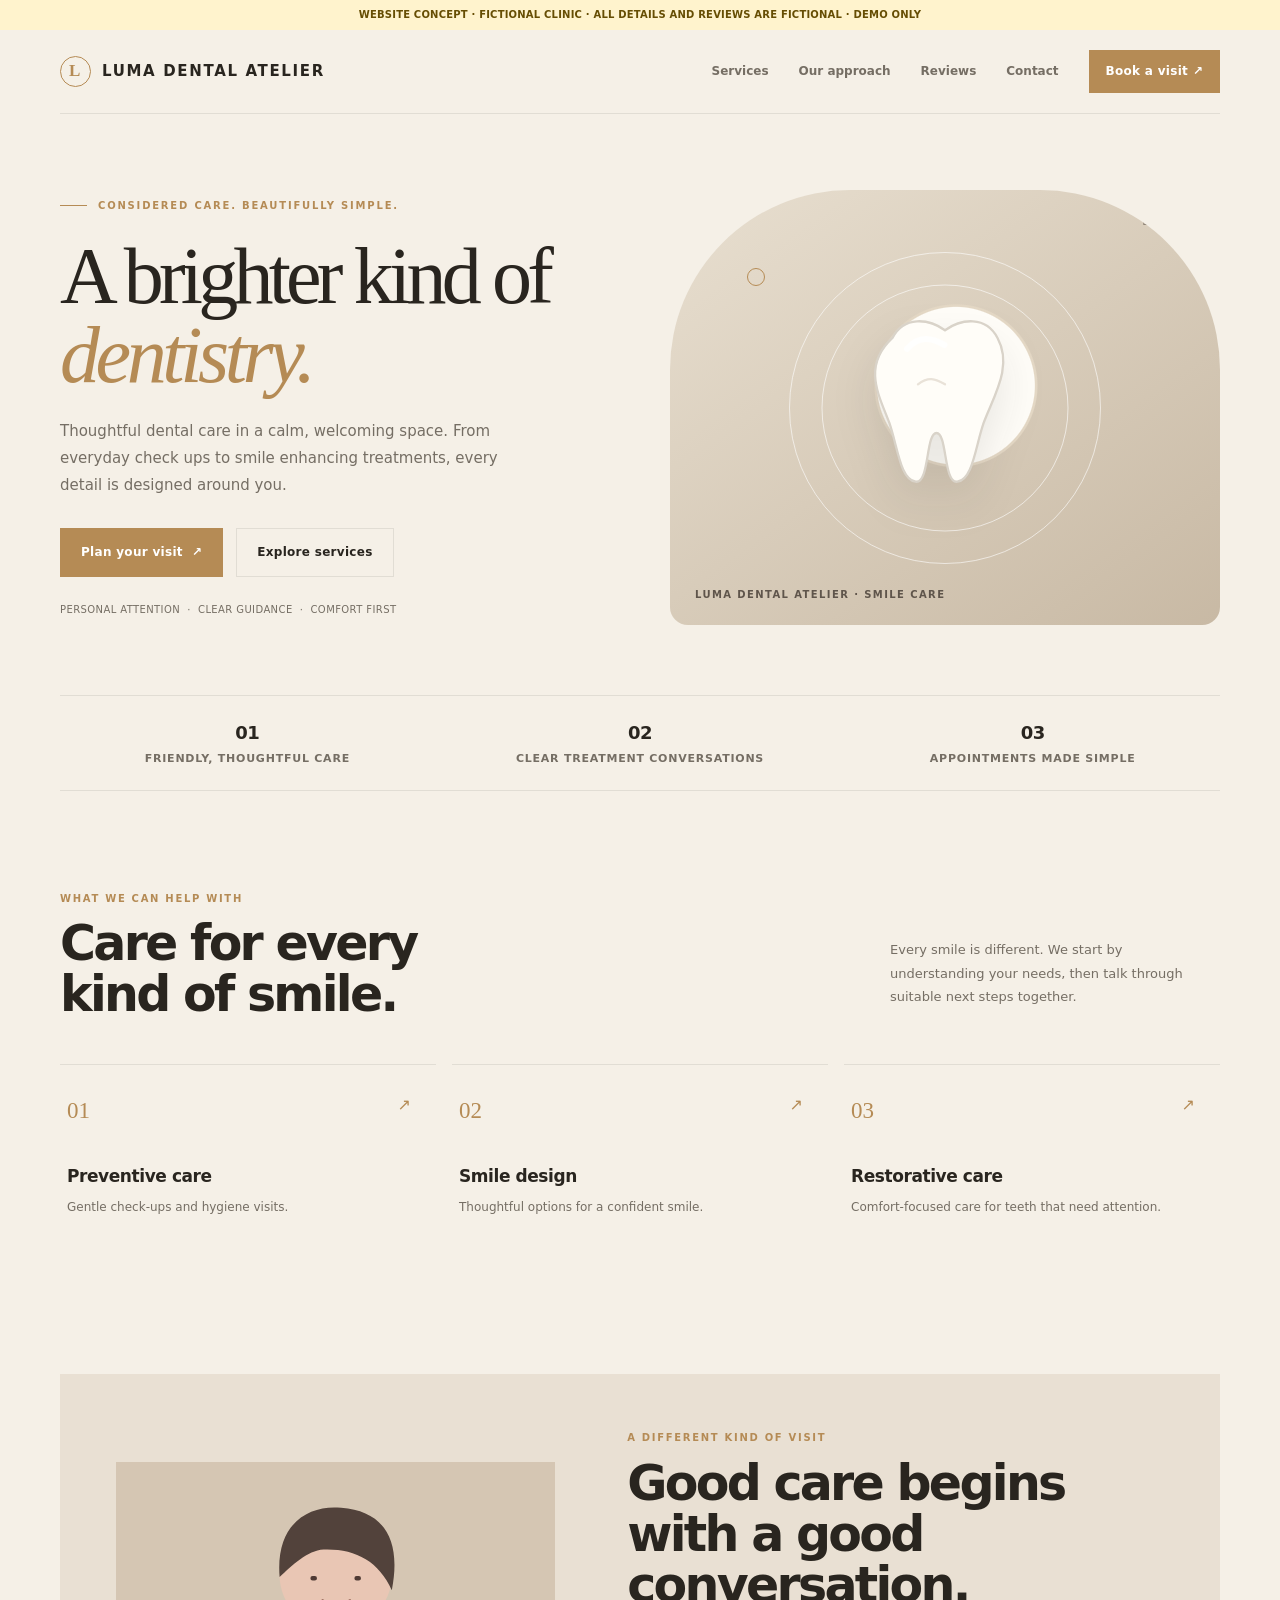
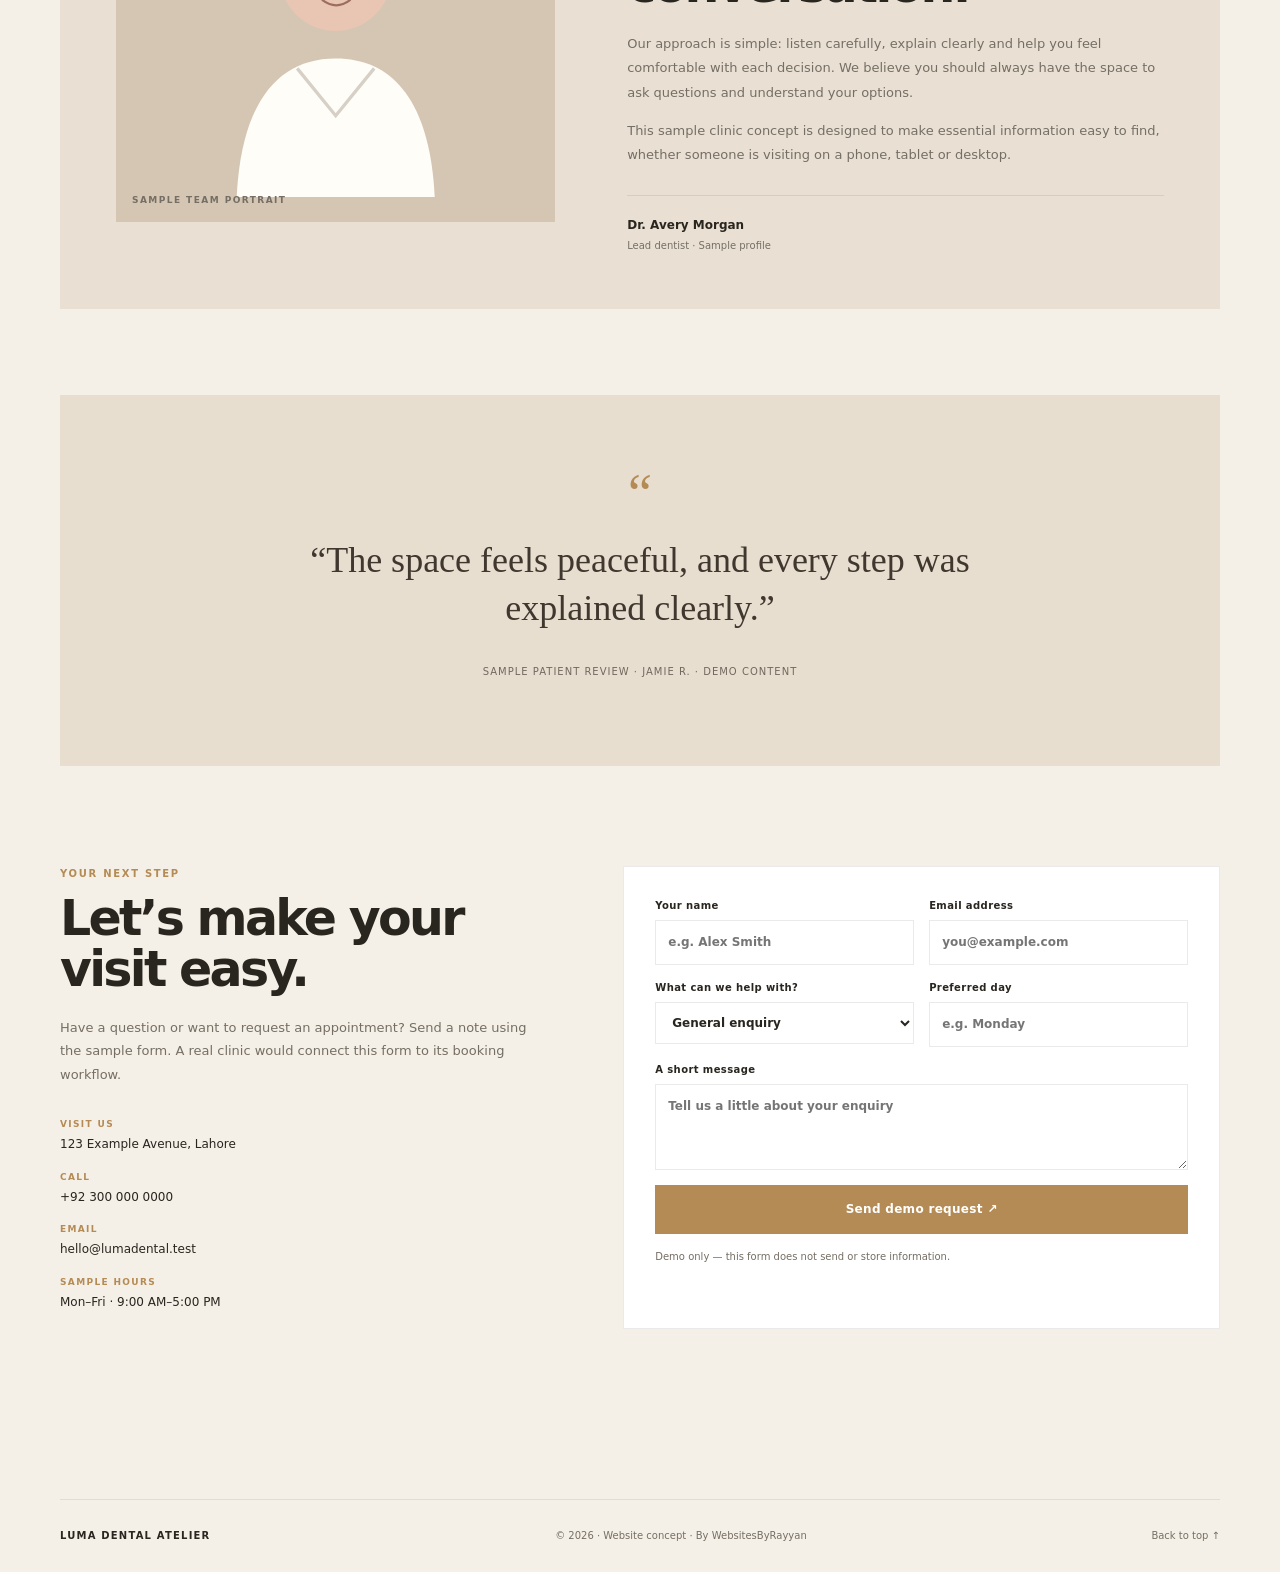
==== template-01-luma-dental-atelier/index.html @ dcb35775 "Commiting Files" ====
<!doctype html>
<html lang="en">
  <head>
    <meta charset="utf-8" />
    <meta name="viewport" content="width=device-width, initial-scale=1" />
    <meta
      name="description"
      content="Fictional dental clinic website concept for portfolio presentation."
    />
    <title>Luma Dental Atelier — Dental website concept</title>
    <style>
      :root {
        --bg: #f5f0e7;
        --ink: #29251f;
        --muted: #756e64;
        --accent: #b58b55;
        --line: #20202018;
        --card: #ffffff;
        --panel: #e9e0d3;
        --artbg: #e8dfd0;
        --artink: #5f554b;
        --quote-bg: #e7ded0;
        --quote-ink: #29251f;
        --portraitbg: #d5c6b3;
        --btntext: #fff;
      }
      * {
        box-sizing: border-box;
      }
      html {
        scroll-behavior: smooth;
      }
      body {
        margin: 0;
        background: var(--bg);
        color: var(--ink);
        font-family:
          Inter,
          ui-sans-serif,
          system-ui,
          -apple-system,
          "Segoe UI",
          sans-serif;
        line-height: 1.55;
      }
      a {
        color: inherit;
        text-decoration: none;
      }
      button,
      input,
      select,
      textarea {
        font: inherit;
      }
      .site {
        overflow: hidden;
      }
      .wrap {
        width: min(1160px, calc(100% - 48px));
        margin: auto;
      }
      .nav {
        height: 84px;
        display: flex;
        align-items: center;
        justify-content: space-between;
        border-bottom: 1px solid var(--line);
        position: relative;
        z-index: 5;
      }
      .brand {
        font-size: 15px;
        font-weight: 800;
        letter-spacing: 0.11em;
        text-transform: uppercase;
        display: flex;
        align-items: center;
        gap: 11px;
      }
      .brand-mark {
        width: 31px;
        height: 31px;
        border: 1.5px solid var(--accent);
        border-radius: 50%;
        display: grid;
        place-items: center;
        color: var(--accent);
        font-family: Georgia, serif;
        font-size: 17px;
      }
      .navlinks {
        display: flex;
        align-items: center;
        gap: 30px;
        font-size: 12px;
        font-weight: 650;
        color: var(--muted);
      }
      .navlinks a:hover {
        color: var(--ink);
      }
      .nav-cta,
      .btn {
        display: inline-flex;
        align-items: center;
        justify-content: center;
        gap: 9px;
        padding: 14px 20px;
        border: 1px solid var(--accent);
        background: var(--accent);
        color: var(--btntext, #fff);
        font-size: 12px;
        font-weight: 750;
        letter-spacing: 0.025em;
        transition: 0.2s;
      }
      .nav-cta {
        padding: 11px 16px;
      }
      .btn:hover,
      .nav-cta:hover {
        transform: translateY(-2px);
        filter: brightness(0.96);
      }
      .menu {
        display: none;
        background: none;
        color: var(--ink);
        border: 1px solid var(--line);
        padding: 9px 12px;
      }
      .hero {
        padding: 76px 0 70px;
        display: grid;
        grid-template-columns: 1.03fr 0.97fr;
        gap: 60px;
        align-items: center;
        min-height: 580px;
      }
      .eyebrow {
        font-size: 10px;
        letter-spacing: 0.18em;
        text-transform: uppercase;
        font-weight: 800;
        color: var(--accent);
        display: flex;
        align-items: center;
        gap: 11px;
      }
      .eyebrow:before {
        content: "";
        width: 27px;
        height: 1px;
        background: currentColor;
      }
      .hero h1 {
        font-size: clamp(46px, 6vw, 76px);
        line-height: 0.99;
        letter-spacing: -0.065em;
        font-weight: 650;
        margin: 24px 0 23px;
        max-width: 620px;
      }
      .hero h1 em {
        font-family: Georgia, serif;
        font-weight: 400;
        color: var(--accent);
        letter-spacing: -0.055em;
      }
      .lead {
        font-size: 15px;
        line-height: 1.8;
        color: var(--muted);
        max-width: 480px;
      }
      .hero-actions {
        display: flex;
        gap: 13px;
        align-items: center;
        margin-top: 29px;
        flex-wrap: wrap;
      }
      .btn.secondary {
        background: transparent;
        color: var(--ink);
        border-color: var(--line);
      }
      .micro {
        font-size: 10px;
        color: var(--muted);
        margin-top: 25px;
        letter-spacing: 0.04em;
      }
      .art {
        height: 435px;
        position: relative;
        border-radius: var(--art-radius, 28px);
        background: var(--artbg);
        overflow: hidden;
        isolation: isolate;
      }
      .art:before,
      .art:after {
        content: "";
        position: absolute;
        z-index: -1;
      }
      .tooth {
        position: absolute;
        width: 210px;
        height: 250px;
        left: 50%;
        top: 48%;
        transform: translate(-50%, -50%);
        filter: drop-shadow(0 22px 22px #1a1a1a18);
      }
      .art-label {
        position: absolute;
        left: 25px;
        bottom: 23px;
        font-size: 10px;
        letter-spacing: 0.14em;
        text-transform: uppercase;
        color: var(--artink);
        font-weight: 750;
      }
      .art-number {
        position: absolute;
        right: 25px;
        top: 23px;
        font-size: 11px;
        color: var(--artink);
        opacity: 0.65;
      }
      .spark {
        position: absolute;
        border: 1px solid var(--accent);
        border-radius: 50%;
        width: 18px;
        height: 18px;
      }
      .trust {
        border-top: 1px solid var(--line);
        border-bottom: 1px solid var(--line);
        display: grid;
        grid-template-columns: repeat(3, 1fr);
        padding: 23px 0;
        gap: 18px;
      }
      .trust div {
        text-align: center;
        font-size: 11px;
        font-weight: 700;
        letter-spacing: 0.07em;
        text-transform: uppercase;
        color: var(--muted);
      }
      .trust strong {
        color: var(--ink);
        display: block;
        font-size: 18px;
        letter-spacing: -0.03em;
        margin-bottom: 3px;
      }
      .section {
        padding: 100px 0;
      }
      .section-head {
        display: flex;
        justify-content: space-between;
        align-items: end;
        gap: 30px;
        margin-bottom: 43px;
      }
      .kicker {
        font-size: 10px;
        letter-spacing: 0.17em;
        text-transform: uppercase;
        font-weight: 800;
        color: var(--accent);
      }
      h2 {
        font-size: clamp(33px, 4vw, 49px);
        line-height: 1.04;
        letter-spacing: -0.055em;
        font-weight: 620;
        margin: 13px 0 0;
      }
      .section-intro {
        font-size: 13px;
        line-height: 1.8;
        color: var(--muted);
        max-width: 330px;
      }
      .services {
        display: grid;
        grid-template-columns: repeat(3, 1fr);
        gap: 16px;
      }
      .service {
        padding: 28px;
        background: var(--card);
        border: 1px solid var(--line);
        min-height: 210px;
        position: relative;
      }
      .service-num {
        font-family: Georgia, serif;
        color: var(--accent);
        font-size: 23px;
      }
      .service h3 {
        font-size: 17px;
        margin: 34px 0 8px;
        letter-spacing: -0.025em;
      }
      .service p {
        font-size: 12px;
        line-height: 1.75;
        color: var(--muted);
        margin: 0;
      }
      .service-arrow {
        position: absolute;
        right: 25px;
        top: 28px;
        color: var(--accent);
      }
      .about {
        display: grid;
        grid-template-columns: 0.9fr 1.1fr;
        gap: 72px;
        align-items: center;
        background: var(--panel);
        padding: 56px;
      }
      .portrait {
        min-height: 360px;
        background: var(--portraitbg);
        position: relative;
        overflow: hidden;
        display: grid;
        place-items: center;
      }
      .portrait svg {
        width: 75%;
        height: auto;
        max-height: 330px;
      }
      .about-copy h2 {
        margin-bottom: 20px;
      }
      .about-copy p {
        font-size: 13px;
        line-height: 1.9;
        color: var(--muted);
      }
      .doctor {
        margin-top: 27px;
        padding-top: 20px;
        border-top: 1px solid var(--line);
        font-size: 12px;
        font-weight: 750;
      }
      .doctor span {
        display: block;
        font-size: 10px;
        color: var(--muted);
        font-weight: 500;
        margin-top: 3px;
      }
      .quote {
        padding: 83px 9%;
        text-align: center;
        background: var(--quote-bg);
        color: var(--quote-ink);
        margin-top: 86px;
      }
      .quote-mark {
        font-family: Georgia, serif;
        font-size: 54px;
        line-height: 0.6;
        color: var(--accent);
      }
      .quote blockquote {
        font-family: Georgia, serif;
        font-size: clamp(23px, 3vw, 36px);
        line-height: 1.35;
        max-width: 760px;
        margin: 25px auto;
      }
      .quote small {
        font-size: 10px;
        letter-spacing: 0.1em;
        text-transform: uppercase;
        opacity: 0.7;
      }
      .contact {
        display: grid;
        grid-template-columns: 0.9fr 1.1fr;
        gap: 75px;
        align-items: start;
      }
      .contact-copy h2 {
        margin-bottom: 20px;
      }
      .contact-copy p {
        color: var(--muted);
        font-size: 13px;
        line-height: 1.8;
      }
      .contact-details {
        margin-top: 32px;
        display: grid;
        gap: 17px;
        font-size: 12px;
      }
      .contact-details span {
        display: block;
        font-size: 9px;
        color: var(--accent);
        font-weight: 800;
        letter-spacing: 0.15em;
        text-transform: uppercase;
        margin-bottom: 3px;
      }
      .form {
        background: var(--card);
        border: 1px solid var(--line);
        padding: 31px;
        display: grid;
        grid-template-columns: 1fr 1fr;
        gap: 15px;
      }
      .form label {
        font-size: 10px;
        font-weight: 750;
        letter-spacing: 0.04em;
      }
      .form input,
      .form select,
      .form textarea {
        display: block;
        width: 100%;
        margin-top: 7px;
        border: 1px solid var(--line);
        background: var(--fieldbg, transparent);
        padding: 12px;
        color: var(--ink);
        outline: none;
        font-size: 12px;
        border-radius: 0;
      }
      .form input:focus,
      .form textarea:focus,
      .form select:focus {
        border-color: var(--accent);
      }
      .form .wide {
        grid-column: 1/-1;
      }
      .form textarea {
        min-height: 86px;
        resize: vertical;
      }
      .form button {
        grid-column: 1/-1;
        cursor: pointer;
      }
      .form-note {
        grid-column: 1/-1;
        font-size: 10px;
        color: var(--muted);
        margin: 0;
      }
      .form-status {
        grid-column: 1/-1;
        font-size: 12px;
        color: var(--accent);
        min-height: 18px;
      }
      .footer {
        padding: 28px 0;
        border-top: 1px solid var(--line);
        display: flex;
        justify-content: space-between;
        gap: 20px;
        font-size: 10px;
        color: var(--muted);
        margin-top: 70px;
      }
      .footer strong {
        color: var(--ink);
        letter-spacing: 0.12em;
        text-transform: uppercase;
      }
      .demo-banner {
        background: #fff3cd;
        color: #664d03;
        text-align: center;
        padding: 8px 16px;
        font: 700 10px/1.4 system-ui;
        letter-spacing: 0.02em;
      }
      .mobile-close {
        display: none;
      }
      @media (max-width: 820px) {
        .wrap {
          width: min(100% - 36px, 640px);
        }
        .nav {
          height: 72px;
        }
        .menu {
          display: block;
        }
        .navlinks {
          display: none;
          position: absolute;
          top: 71px;
          left: 0;
          right: 0;
          background: var(--bg);
          border: 1px solid var(--line);
          padding: 20px;
          flex-direction: column;
          align-items: stretch;
          gap: 18px;
          box-shadow: 0 15px 35px #00000012;
        }
        .navlinks.open {
          display: flex;
        }
        .navlinks .nav-cta {
          text-align: center;
        }
        .hero {
          grid-template-columns: 1fr;
          gap: 34px;
          padding: 55px 0 48px;
          min-height: 0;
        }
        .hero h1 {
          max-width: 660px;
        }
        .art {
          height: 360px;
        }
        .trust {
          grid-template-columns: 1fr;
          gap: 16px;
          padding: 19px 0;
        }
        .trust div {
          display: flex;
          align-items: center;
          justify-content: center;
          gap: 10px;
        }
        .trust strong {
          display: inline;
          margin: 0;
          font-size: 16px;
        }
        .section {
          padding: 72px 0;
        }
        .section-head {
          display: block;
        }
        .section-intro {
          margin-top: 18px;
        }
        .services {
          grid-template-columns: 1fr 1fr;
        }
        .about {
          grid-template-columns: 1fr;
          gap: 32px;
          padding: 25px;
        }
        .portrait {
          min-height: 280px;
        }
        .quote {
          margin-top: 60px;
          padding: 65px 8%;
        }
        .contact {
          grid-template-columns: 1fr;
          gap: 35px;
        }
        .footer {
          margin-top: 50px;
        }
      }
      @media (max-width: 520px) {
        .wrap {
          width: calc(100% - 30px);
        }
        .brand {
          font-size: 12px;
        }
        .hero {
          padding-top: 43px;
        }
        .hero h1 {
          font-size: 48px;
        }
        .lead {
          font-size: 14px;
        }
        .art {
          height: 310px;
        }
        .services {
          grid-template-columns: 1fr;
        }
        .service {
          min-height: 175px;
        }
        .service h3 {
          margin-top: 23px;
        }
        .section {
          padding: 59px 0;
        }
        .about {
          padding: 18px;
        }
        .portrait {
          min-height: 230px;
        }
        .form {
          grid-template-columns: 1fr;
          padding: 20px;
        }
        .form label,
        .form .wide,
        .form button,
        .form-note,
        .form-status {
          grid-column: 1;
        }
        .footer {
          flex-direction: column;
        }
        .navlinks {
          font-size: 14px;
        }
      }
      .hero {
        grid-template-columns: 1fr 1fr;
      }
      .hero h1 {
        font-family: Georgia, serif;
        font-size: clamp(51px, 6.5vw, 80px);
        font-weight: 400;
        letter-spacing: -0.06em;
      }
      .hero h1 em {
        font-style: italic;
      }
      .art {
        --art-radius: 180px 180px 18px 18px;
        background:
          radial-gradient(
            circle at 52% 45%,
            #fffdf8 0 21%,
            #e4d8c5 21.3% 21.7%,
            transparent 22%
          ),
          linear-gradient(145deg, #e8dfd0, #c8b9a4);
      }
      .art:before {
        width: 310px;
        height: 310px;
        border: 1px solid #fff9;
        left: 50%;
        top: 50%;
        transform: translate(-50%, -50%);
        border-radius: 50%;
      }
      .art:after {
        width: 245px;
        height: 245px;
        border: 1px solid #fff9;
        left: 50%;
        top: 50%;
        transform: translate(-50%, -50%);
        border-radius: 50%;
      }
      .tooth {
        width: 170px;
        height: 215px;
      }
      .service {
        border: 0;
        border-top: 1px solid var(--line);
        background: transparent;
        padding: 28px 7px;
      }
      .about {
        background: #e9e0d3;
      }
      .quote {
        background: #e7ded0;
        color: #40372e;
      }
      .portrait {
        background: #d5c6b3;
      }
    </style>
  </head>
  <body>
    <div class="demo-banner">
      WEBSITE CONCEPT · FICTIONAL CLINIC · ALL DETAILS AND REVIEWS ARE
      FICTIONAL · DEMO ONLY 
    </div>
    <div class="site">
      <div class="wrap">
        <header class="nav">
          <a class="brand" href="#top"
            ><span class="brand-mark">L</span>Luma Dental Atelier</a
          ><button
            class="menu"
            aria-expanded="false"
            aria-label="Open navigation"
          >
            Menu ☰
          </button>
          <nav class="navlinks" aria-label="Main navigation">
            <a href="#services">Services</a><a href="#about">Our approach</a
            ><a href="#reviews">Reviews</a><a href="#contact">Contact</a
            ><a class="nav-cta" href="#contact">Book a visit ↗</a>
          </nav>
        </header>
        <main id="top">
          <section class="hero">
            <div>
              <div class="eyebrow">Considered care. Beautifully simple.</div>
              <h1>A brighter kind of <em>dentistry.</em></h1>
              <p class="lead">
                Thoughtful dental care in a calm, welcoming space. From everyday
                check ups to smile enhancing treatments, every detail is
                designed around you.
              </p>
              <div class="hero-actions">
                <a class="btn" href="#contact">Plan your visit <span>↗</span></a
                ><a class="btn secondary" href="#services">Explore services</a>
              </div>
              <div class="micro">
                PERSONAL ATTENTION &nbsp;·&nbsp; CLEAR GUIDANCE &nbsp;·&nbsp;
                COMFORT FIRST
              </div>
            </div>
            <div class="art" aria-label="Decorative dental illustration">
              <div class="spark" style="left: 14%; top: 18%"></div>
              <svg
                class="tooth"
                viewBox="0 0 220 260"
                fill="none"
                aria-hidden="true"
              >
                <path
                  d="M42 51C57 22 89 26 110 41C131 26 163 22 178 51C198 88 173 126 160 161C149 193 146 234 126 237C108 240 113 174 99 174C85 174 90 240 72 237C52 234 49 193 38 161C25 126 2 88 42 51Z"
                  fill="#fffdf8"
                  stroke="#d9d3c9"
                  stroke-width="3"
                />
                <path
                  d="M61 65C77 47 93 51 109 60"
                  stroke="#fff"
                  stroke-width="8"
                  stroke-linecap="round"
                  opacity=".9"
                />
                <path
                  d="M75 111C88 101 97 103 110 111"
                  stroke="#e9e2d8"
                  stroke-width="3"
                  stroke-linecap="round"
                />
              </svg>
              <div class="art-label">Luma Dental Atelier · SMILE CARE</div>
              <div class="art-number">LUXE / 01</div>
            </div>
          </section>
          <div class="trust">
            <div><strong>01</strong> Friendly, thoughtful care</div>
            <div><strong>02</strong> Clear treatment conversations</div>
            <div><strong>03</strong> Appointments made simple</div>
          </div>
          <section class="section" id="services">
            <div class="section-head">
              <div>
                <div class="kicker">WHAT WE CAN HELP WITH</div>
                <h2>Care for every<br />kind of smile.</h2>
              </div>
              <p class="section-intro">
                Every smile is different. We start by understanding your needs,
                then talk through suitable next steps together.
              </p>
            </div>
            <div class="services">
              <article class="service">
                <div class="service-num">01</div>
                <span class="service-arrow">↗</span>
                <h3>Preventive care</h3>
                <p>Gentle check-ups and hygiene visits.</p>
              </article>
              <article class="service">
                <div class="service-num">02</div>
                <span class="service-arrow">↗</span>
                <h3>Smile design</h3>
                <p>Thoughtful options for a confident smile.</p>
              </article>
              <article class="service">
                <div class="service-num">03</div>
                <span class="service-arrow">↗</span>
                <h3>Restorative care</h3>
                <p>Comfort-focused care for teeth that need attention.</p>
              </article>
            </div>
          </section>
          <section class="about" id="about">
            <div class="portrait">
              <svg viewBox="0 0 260 300" fill="none" aria-hidden="true">
                <circle cx="130" cy="89" r="51" fill="#E9C6B4" />
                <path
                  d="M79 91C75 40 108 25 135 28C174 31 190 57 181 103C169 76 147 65 119 66C104 67 91 80 79 91Z"
                  fill="#52423B"
                />
                <path
                  d="M40 291C44 207 76 165 130 165C184 165 216 207 220 291H40Z"
                  fill="#fffdf8"
                />
                <path
                  d="M95 174L130 217L165 174"
                  stroke="#D7D0C7"
                  stroke-width="3"
                />
                <path
                  d="M118 112C126 118 135 118 143 112"
                  stroke="#9D6E60"
                  stroke-width="2"
                  stroke-linecap="round"
                />
                <path
                  d="M109 92H111M149 92H151"
                  stroke="#4F3A34"
                  stroke-width="4"
                  stroke-linecap="round"
                />
              </svg>
              <div
                style="
                  position: absolute;
                  bottom: 14px;
                  left: 16px;
                  font-size: 9px;
                  letter-spacing: 0.16em;
                  font-weight: 800;
                  color: var(--muted);
                "
              >
                SAMPLE TEAM PORTRAIT
              </div>
            </div>
            <div class="about-copy">
              <div class="kicker">A DIFFERENT KIND OF VISIT</div>
              <h2>Good care begins with a good conversation.</h2>
              <p>
                Our approach is simple: listen carefully, explain clearly and
                help you feel comfortable with each decision. We believe you
                should always have the space to ask questions and understand
                your options.
              </p>
              <p>
                This sample clinic concept is designed to make essential
                information easy to find, whether someone is visiting on a
                phone, tablet or desktop.
              </p>
              <div class="doctor">
                Dr. Avery Morgan<span>Lead dentist · Sample profile</span>
              </div>
            </div>
          </section>
          <section class="quote" id="reviews">
            <div class="quote-mark">“</div>
            <blockquote>
              “The space feels peaceful, and every step was explained clearly.”
            </blockquote>
            <small>Sample patient review · Jamie R. · DEMO CONTENT</small>
          </section>
          <section class="section contact" id="contact">
            <div class="contact-copy">
              <div class="kicker">YOUR NEXT STEP</div>
              <h2>Let’s make your visit easy.</h2>
              <p>
                Have a question or want to request an appointment? Send a note
                using the sample form. A real clinic would connect this form to
                its booking workflow.
              </p>
              <div class="contact-details">
                <div><span>Visit us</span>123 Example Avenue, Lahore</div>
                <div><span>Call</span>+92 300 000 0000</div>
                <div><span>Email</span>hello@lumadental.test</div>
                <div><span>Sample hours</span>Mon–Fri · 9:00 AM–5:00 PM</div>
              </div>
            </div>
            <form class="form">
              <label
                >Your name<input
                  name="name"
                  placeholder="e.g. Alex Smith"
                  required /></label
              ><label
                >Email address<input
                  name="email"
                  type="email"
                  placeholder="you@example.com"
                  required /></label
              ><label
                >What can we help with?<select name="reason">
                  <option>General enquiry</option>
                  <option>New patient visit</option>
                  <option>Routine check-up</option>
                  <option>Other</option>
                </select></label
              ><label
                >Preferred day<input
                  name="day"
                  type="text"
                  placeholder="e.g. Monday" /></label
              ><label class="wide"
                >A short message<textarea
                  name="message"
                  placeholder="Tell us a little about your enquiry"
                ></textarea></label
              ><button class="btn" type="submit">Send demo request ↗</button>
              <p class="form-note">
                Demo only — this form does not send or store information.
              </p>
              <div class="form-status" aria-live="polite"></div>
            </form>
          </section>
        </main>
        <footer class="footer">
          <strong>Luma Dental Atelier</strong
          ><span>© 2026 · Website concept · By WebsitesByRayyan</span
          ><a href="#top">Back to top ↑</a>
        </footer>
      </div>
    </div>
    <script>
      const menu = document.querySelector(".menu"),
        nav = document.querySelector(".navlinks");
      menu.addEventListener("click", () => {
        const open = nav.classList.toggle("open");
        menu.setAttribute("aria-expanded", String(open));
        menu.textContent = open ? "Close ×" : "Menu ☰";
      });
      nav.querySelectorAll("a").forEach((a) =>
        a.addEventListener("click", () => {
          nav.classList.remove("open");
          menu.setAttribute("aria-expanded", "false");
          menu.textContent = "Menu ☰";
        }),
      );
      document.querySelector(".form").addEventListener("submit", (e) => {
        e.preventDefault();
        document.querySelector(".form-status").textContent =
          "Thanks, this is a design preview. No information has been sent.";
        e.target.reset();
      });
    </script>
  </body>
</html>
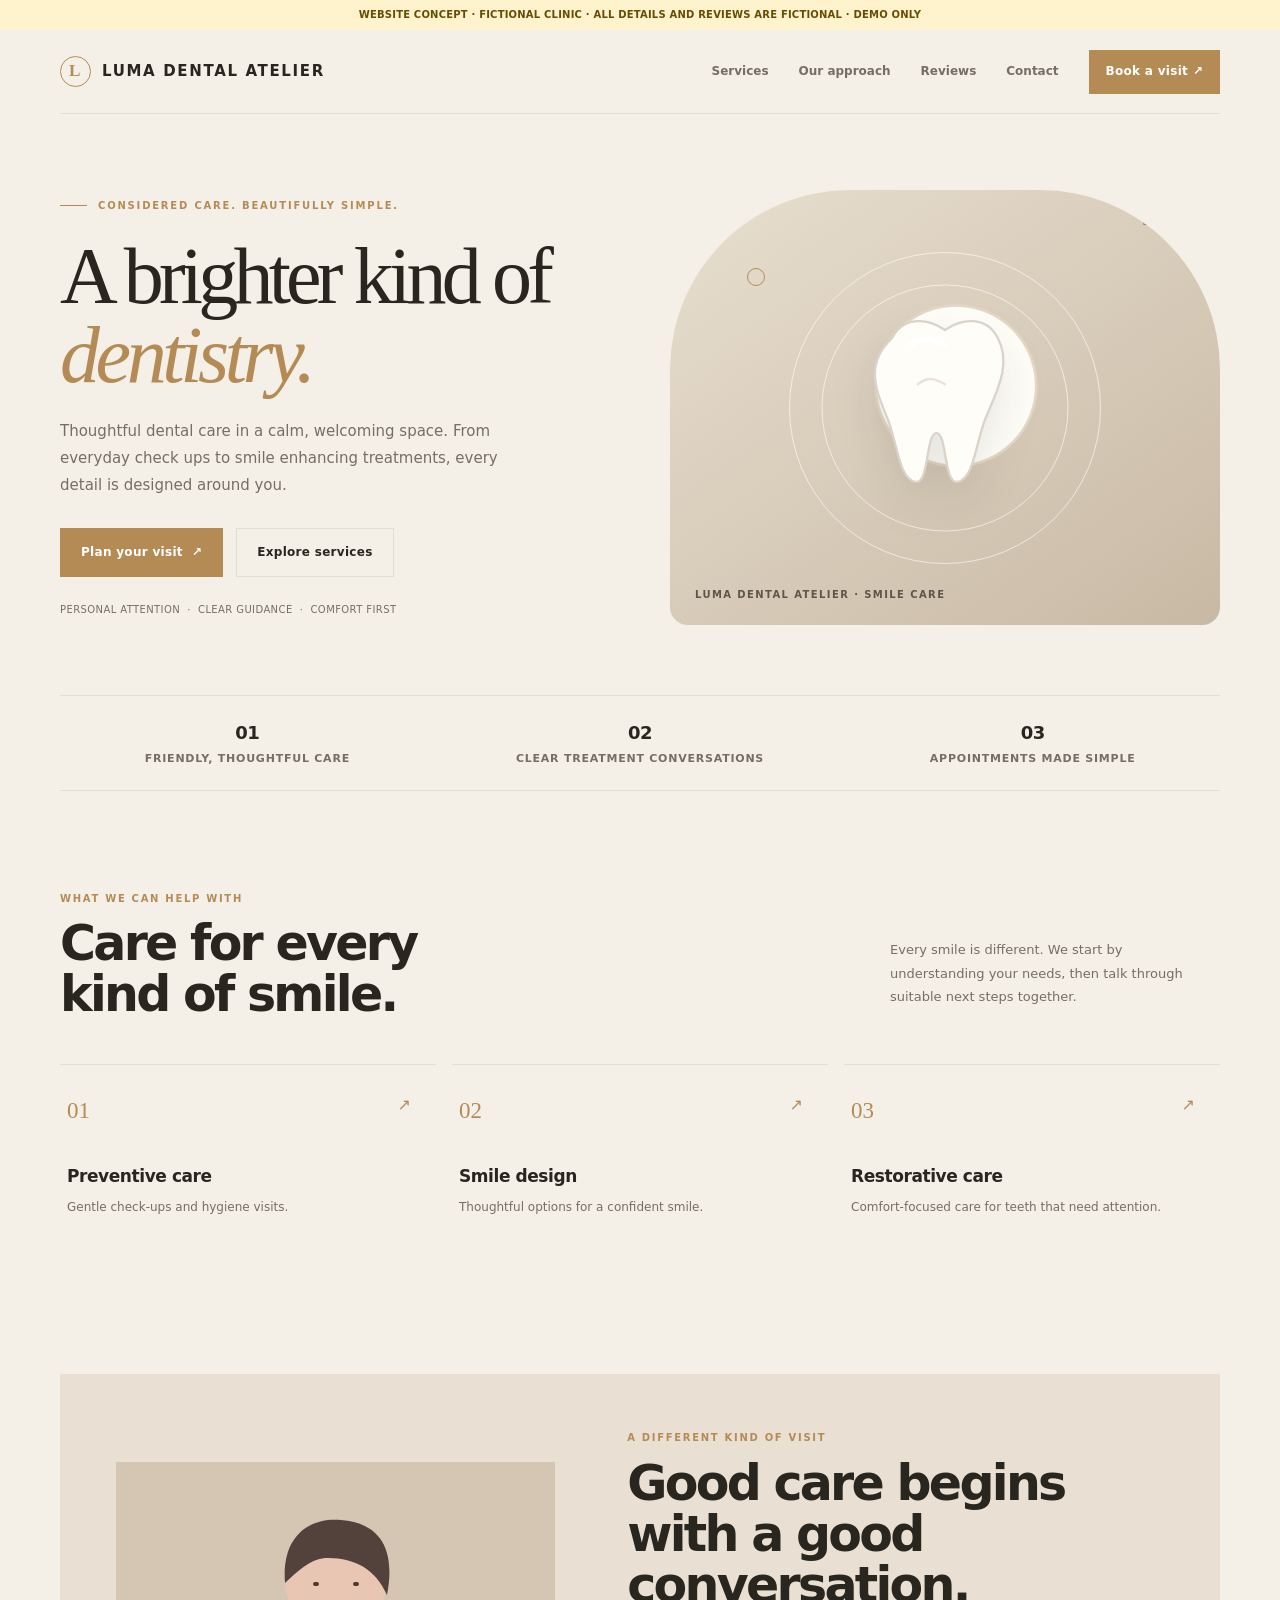
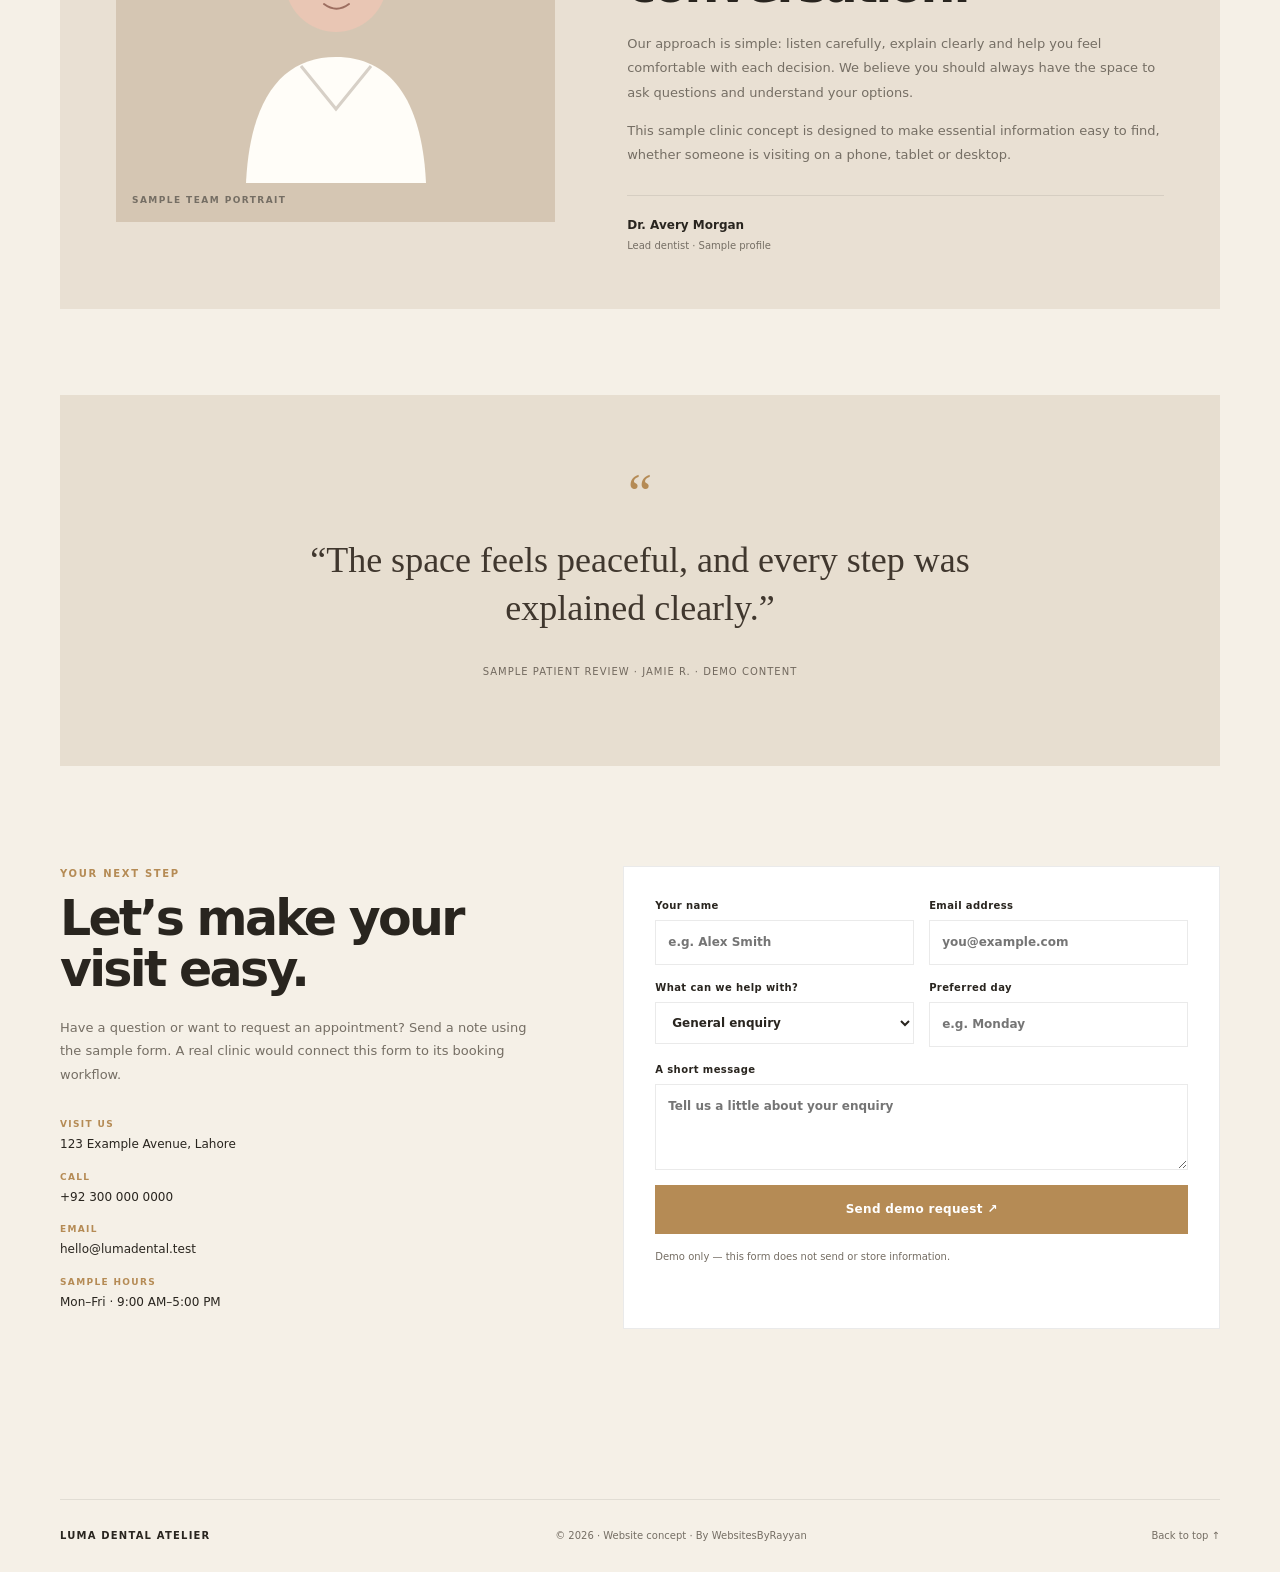
==== commit 366b0431: "Fix" ====
--- a/template-01-luma-dental-atelier/index.html
+++ b/template-01-luma-dental-atelier/index.html
@@ -713,6 +713,7 @@
         background: #d5c6b3;
       }
     </style>
+    <link rel="stylesheet" href="../responsive.css" />
   </head>
   <body>
     <div class="demo-banner">
--- a/responsive.css
+++ b/responsive.css
@@ -0,0 +1,330 @@
+/* Shared final responsive safety layer for all dental template concepts. */
+html,
+body {
+  max-width: 100%;
+  overflow-x: hidden;
+}
+
+img,
+svg,
+canvas,
+video {
+  max-width: 100%;
+}
+
+.site,
+.wrap,
+main,
+section,
+article,
+.hero,
+.services,
+.about,
+.contact,
+.form,
+.footer {
+  min-width: 0;
+}
+
+.hero h1,
+h2,
+.section-head,
+.section-intro,
+.lead,
+.contact-copy,
+.about-copy,
+.service,
+.form {
+  overflow-wrap: anywhere;
+}
+
+.navlinks a,
+.btn,
+.nav-cta {
+  min-height: 44px;
+}
+
+.navlinks a {
+  display: inline-flex;
+  align-items: center;
+}
+
+.tooth {
+  width: clamp(112px, 31%, 210px);
+  height: auto;
+  max-height: 78%;
+  object-fit: contain;
+  object-position: center;
+}
+
+.portrait svg {
+  width: min(75%, 260px);
+  height: auto;
+  max-height: 330px;
+}
+
+.hero-actions .btn,
+.hero-actions .nav-cta {
+  white-space: normal;
+  text-align: center;
+}
+
+@media (max-width: 1024px) {
+  .wrap {
+    width: calc(100% - 48px);
+  }
+
+  .hero {
+    gap: 36px;
+  }
+
+  .about {
+    gap: 40px;
+  }
+
+  .contact {
+    gap: 44px;
+  }
+}
+
+@media (max-width: 820px) {
+  .wrap {
+    width: calc(100% - 32px);
+  }
+
+  .nav {
+    min-height: 72px;
+  }
+
+  .navlinks.open {
+    z-index: 20;
+  }
+
+  .navlinks a {
+    min-height: 44px;
+  }
+
+  .hero {
+    grid-template-columns: 1fr;
+    align-items: start;
+  }
+
+  .hero h1 {
+    max-width: 100%;
+  }
+
+  .art {
+    width: 100%;
+    height: clamp(300px, 62vw, 390px);
+  }
+
+  .tooth {
+    width: clamp(130px, 38%, 180px);
+    max-height: 72%;
+  }
+
+  .section-head {
+    align-items: start;
+  }
+
+  .services,
+  .trust {
+    min-width: 0;
+  }
+
+  .about,
+  .contact {
+    grid-template-columns: 1fr;
+  }
+
+  .portrait {
+    min-height: 260px;
+  }
+
+  .footer {
+    flex-wrap: wrap;
+  }
+}
+
+@media (max-width: 520px) {
+  .wrap {
+    width: calc(100% - 24px);
+  }
+
+  .brand {
+    max-width: calc(100% - 108px);
+  }
+
+  .menu {
+    min-width: 78px;
+  }
+
+  .hero {
+    gap: 26px;
+  }
+
+  .hero h1 {
+    font-size: clamp(38px, 12vw, 48px);
+    line-height: 1.02;
+  }
+
+  .lead {
+    font-size: 14px;
+  }
+
+  .hero-actions {
+    display: grid;
+    grid-template-columns: 1fr;
+  }
+
+  .hero-actions .btn,
+  .hero-actions .nav-cta {
+    width: 100%;
+  }
+
+  .art {
+    height: 300px;
+  }
+
+  .art-label,
+  .art-number {
+    max-width: calc(100% - 32px);
+  }
+
+  .tooth {
+    width: 128px;
+    max-height: 68%;
+  }
+
+  .trust {
+    grid-template-columns: 1fr;
+  }
+
+  .trust div {
+    min-height: 44px;
+  }
+
+  .services {
+    grid-template-columns: 1fr;
+  }
+
+  .section {
+    padding-inline: 0;
+  }
+
+  .section-head {
+    gap: 16px;
+  }
+
+  h2 {
+    font-size: clamp(30px, 10vw, 40px);
+  }
+
+  .about {
+    gap: 24px;
+  }
+
+  .portrait {
+    min-height: 220px;
+  }
+
+  .quote {
+    margin-top: 48px;
+  }
+
+  .quote blockquote {
+    font-size: clamp(21px, 7.5vw, 28px);
+  }
+
+  .form {
+    width: 100%;
+    grid-template-columns: 1fr;
+  }
+
+  .form label,
+  .form .wide,
+  .form button,
+  .form-note,
+  .form-status {
+    grid-column: 1;
+  }
+
+  .form input,
+  .form select,
+  .form textarea,
+  .form button {
+    min-height: 44px;
+  }
+
+  .footer {
+    display: grid;
+    grid-template-columns: 1fr;
+  }
+}
+
+@media (max-width: 360px) {
+  .wrap {
+    width: calc(100% - 20px);
+  }
+
+  .hero h1 {
+    font-size: 36px;
+  }
+
+  .art {
+    height: 270px;
+  }
+
+  .tooth {
+    width: 112px;
+  }
+
+  .brand {
+    letter-spacing: 0.06em;
+  }
+}
+
+/* Template 04: keep the red editorial line as a deliberate text block. */
+.form-template .hero h1 em {
+  display: inline-block;
+  max-width: 100%;
+  margin-top: 0.12em;
+  padding: 0.04em 0.11em 0.08em;
+  line-height: 0.95;
+  white-space: normal;
+}
+
+@media (max-width: 520px) {
+  .form-template .hero h1 em {
+    padding-inline: 0.08em;
+  }
+}
+
+/* Template 06: explicit reflow for the futuristic hero and illustration. */
+@media (max-width: 820px) {
+  .nova-template .hero {
+    grid-template-columns: 1fr;
+  }
+
+  .nova-template .art {
+    height: 340px;
+  }
+
+  .nova-template .tooth {
+    width: 150px;
+  }
+}
+
+@media (max-width: 520px) {
+  .nova-template .art {
+    height: 300px;
+  }
+
+  .nova-template .tooth {
+    width: 128px;
+  }
+
+  .nova-template .services {
+    gap: 12px;
+  }
+}
